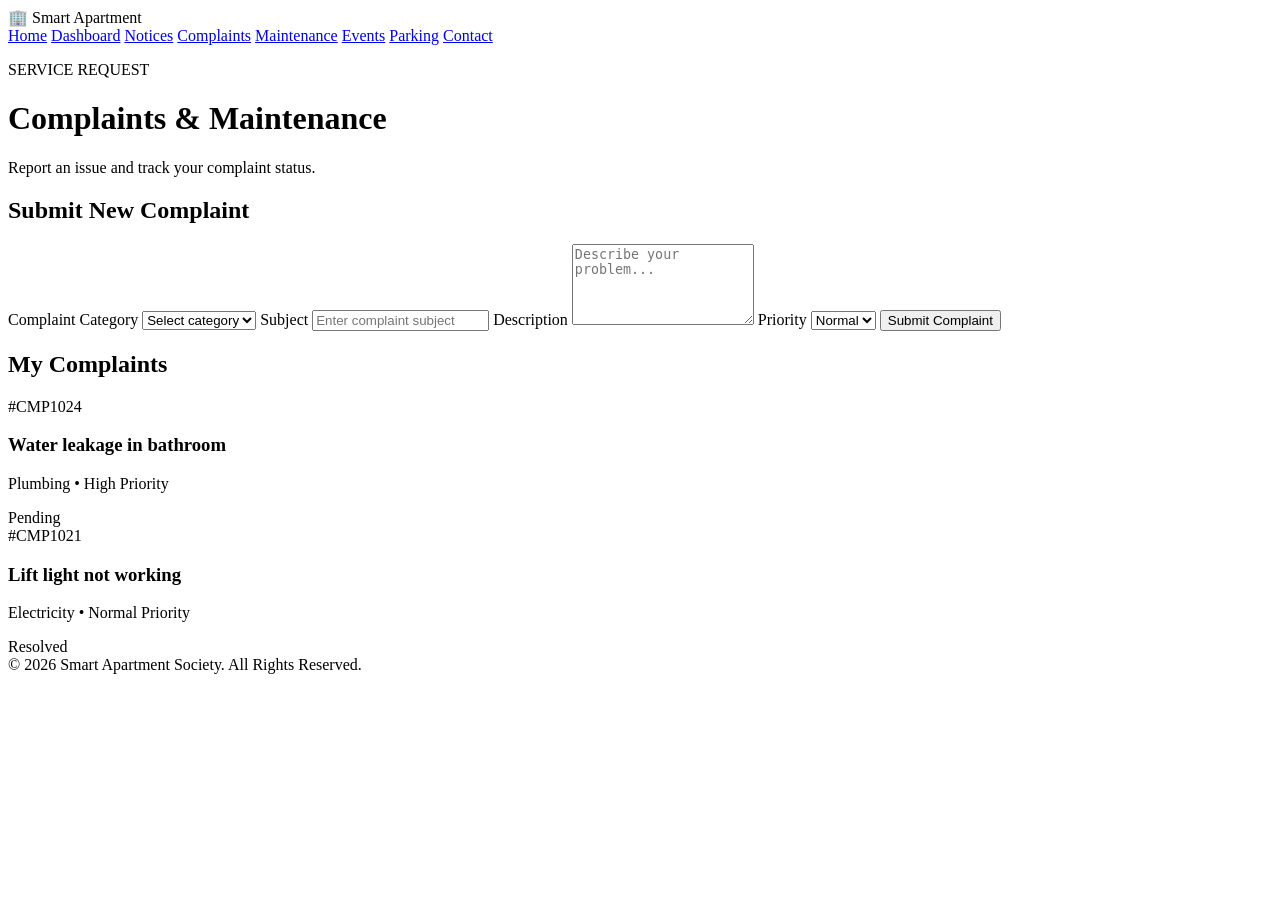
==== complaints.html @ cad3c81b "Add files via upload" ====
<!DOCTYPE html>
<html lang="en">

<head>

    <meta charset="UTF-8">
    <meta name="viewport" content="width=device-width, initial-scale=1.0">

    <title>Complaints | Smart Apartment</title>

    <link rel="stylesheet" href="css/style.css">
    <link rel="stylesheet" href="css/responsive.css">

</head>

<body>

<header class="navbar">

    <div class="logo">
        <span>🏢</span>
        Smart Apartment
    </div>

    <nav>
        <a href="index.html">Home</a>
        <a href="dashboard.html">Dashboard</a>
        <a href="notices.html">Notices</a>
        <a href="complaints.html" class="active">Complaints</a>
        <a href="maintenance.html">Maintenance</a>
        <a href="events.html">Events</a>
        <a href="parking.html">Parking</a>
        <a href="contact.html">Contact</a>
    </nav>

</header>


<main class="page-container">

    <div class="page-title">

        <p class="section-label">SERVICE REQUEST</p>

        <h1>Complaints & Maintenance</h1>

        <p>
            Report an issue and track your complaint status.
        </p>

    </div>


    <div class="form-layout">

        <!-- FORM -->

        <div class="form-card">

            <h2>Submit New Complaint</h2>

            <form id="complaintForm">

                <label>Complaint Category</label>

                <select id="category" required>

                    <option value="">Select category</option>
                    <option>Plumbing</option>
                    <option>Electricity</option>
                    <option>Cleaning</option>
                    <option>Security</option>
                    <option>Parking</option>
                    <option>Other</option>

                </select>


                <label>Subject</label>

                <input
                    type="text"
                    id="subject"
                    placeholder="Enter complaint subject"
                    required
                >


                <label>Description</label>

                <textarea
                    id="description"
                    rows="5"
                    placeholder="Describe your problem..."
                    required
                ></textarea>


                <label>Priority</label>

                <select id="priority">

                    <option>Normal</option>
                    <option>High</option>
                    <option>Urgent</option>

                </select>


                <button type="submit" class="primary-btn">
                    Submit Complaint
                </button>

            </form>

        </div>


        <!-- STATUS -->

        <div class="form-card">

            <h2>My Complaints</h2>

            <div id="complaintList">

                <div class="complaint-item">

                    <div>

                        <span class="complaint-id">
                            #CMP1024
                        </span>

                        <h3>Water leakage in bathroom</h3>

                        <p>Plumbing • High Priority</p>

                    </div>

                    <span class="status pending">
                        Pending
                    </span>

                </div>


                <div class="complaint-item">

                    <div>

                        <span class="complaint-id">
                            #CMP1021
                        </span>

                        <h3>Lift light not working</h3>

                        <p>Electricity • Normal Priority</p>

                    </div>

                    <span class="status resolved">
                        Resolved
                    </span>

                </div>

            </div>

        </div>

    </div>

</main>


<footer>

    <div class="copyright">
        © 2026 Smart Apartment Society. All Rights Reserved.
    </div>

</footer>


<script src="js/complaints.js"></script>

</body>
</html>
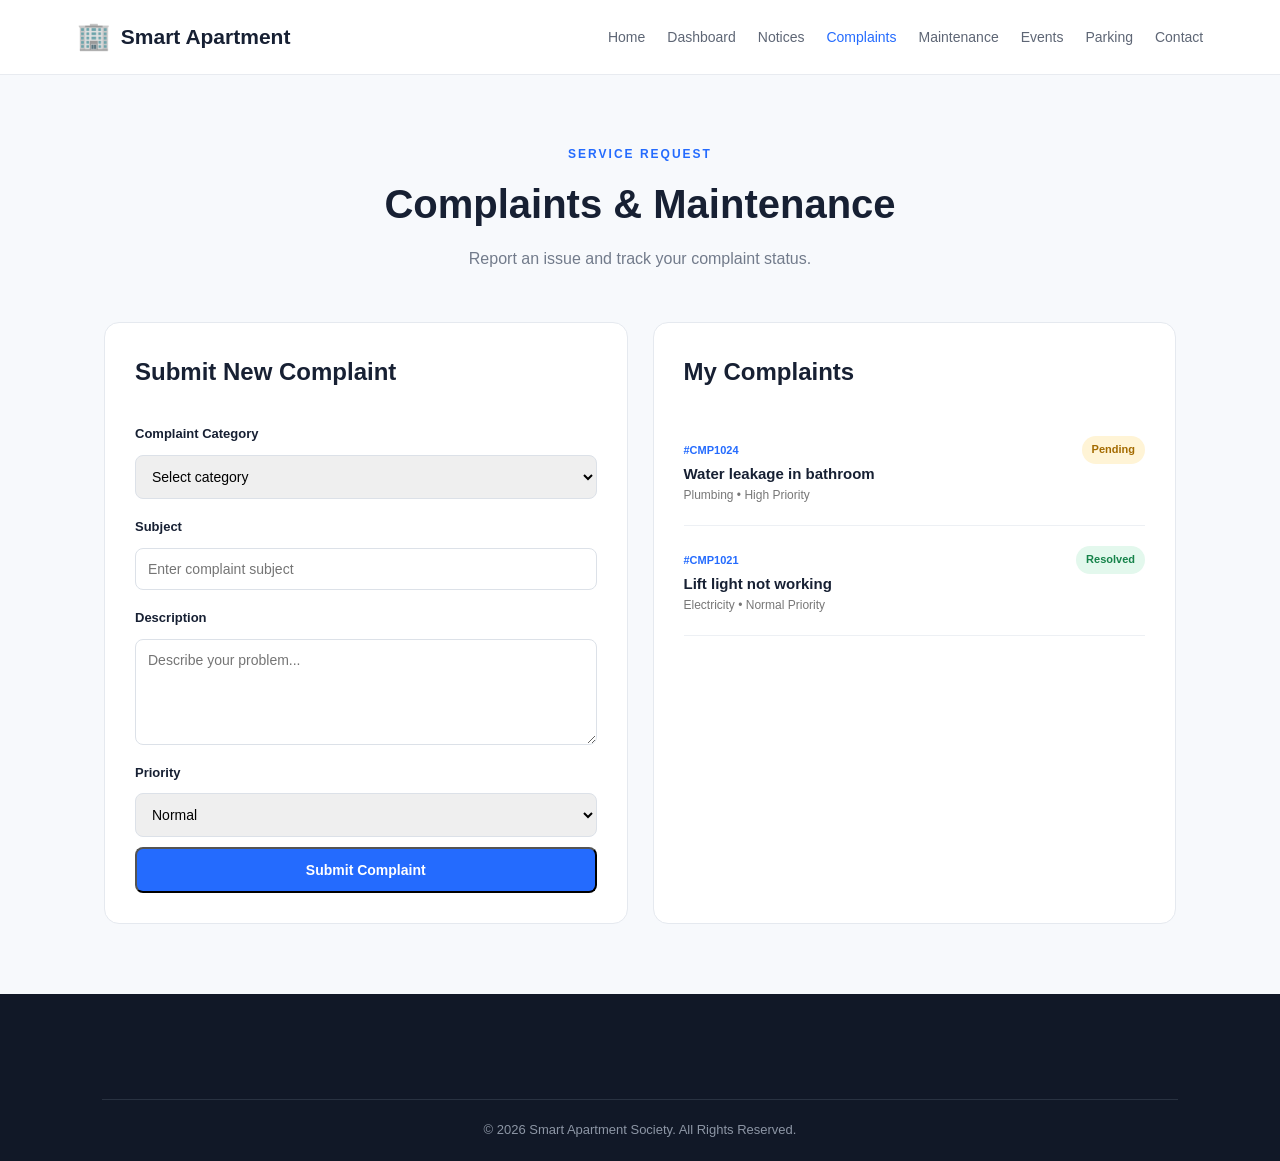
==== commit 0d762f88: "Update complaints.html" ====
--- a/complaints.html
+++ b/complaints.html
@@ -8,8 +8,8 @@
 
     <title>Complaints | Smart Apartment</title>
 
-    <link rel="stylesheet" href="css/style.css">
-    <link rel="stylesheet" href="css/responsive.css">
+    <link rel="stylesheet" href="./style.css">
+    <link rel="stylesheet" href="./responsive.css">
 
 </head>
 
@@ -186,4 +186,4 @@
 <script src="js/complaints.js"></script>
 
 </body>
-</html>+</html>
--- a/style.css
+++ b/style.css
@@ -0,0 +1,1089 @@
+/* =========================
+   GLOBAL
+========================= */
+
+* {
+    margin: 0;
+    padding: 0;
+    box-sizing: border-box;
+}
+
+html {
+    scroll-behavior: smooth;
+}
+
+body {
+    font-family: Arial, Helvetica, sans-serif;
+    background: #f7f9fc;
+    color: #172033;
+    line-height: 1.6;
+}
+
+a {
+    text-decoration: none;
+    color: inherit;
+}
+
+
+/* =========================
+   NAVBAR
+========================= */
+
+.navbar {
+    width: 100%;
+    min-height: 75px;
+    padding: 0 6%;
+    display: flex;
+    align-items: center;
+    justify-content: space-between;
+    background: #ffffff;
+    border-bottom: 1px solid #e8ebf0;
+    position: sticky;
+    top: 0;
+    z-index: 1000;
+}
+
+.logo {
+    display: flex;
+    align-items: center;
+    gap: 10px;
+    font-size: 21px;
+    font-weight: 700;
+    color: #172033;
+}
+
+.logo span {
+    font-size: 27px;
+}
+
+.navbar nav {
+    display: flex;
+    align-items: center;
+    gap: 22px;
+}
+
+.navbar nav a {
+    font-size: 14px;
+    color: #5e6675;
+    font-weight: 500;
+    transition: 0.3s;
+}
+
+.navbar nav a:hover,
+.navbar nav a.active {
+    color: #246bfe;
+}
+
+.login-btn {
+    background: #246bfe;
+    color: white;
+    padding: 11px 18px;
+    border-radius: 8px;
+    font-size: 14px;
+    font-weight: 600;
+    transition: 0.3s;
+}
+
+.login-btn:hover {
+    background: #1454d6;
+    transform: translateY(-2px);
+}
+
+
+/* =========================
+   HERO
+========================= */
+
+.hero {
+    min-height: 620px;
+    padding: 80px 8%;
+    display: flex;
+    align-items: center;
+    justify-content: space-between;
+    gap: 60px;
+    background:
+        linear-gradient(135deg, #eef5ff, #ffffff);
+}
+
+.hero-content {
+    max-width: 600px;
+}
+
+.hero-small {
+    color: #246bfe;
+    font-size: 13px;
+    font-weight: 700;
+    letter-spacing: 2px;
+    margin-bottom: 18px;
+}
+
+.hero h1 {
+    font-size: 60px;
+    line-height: 1.08;
+    letter-spacing: -2px;
+    margin-bottom: 25px;
+}
+
+.hero-description {
+    color: #667085;
+    font-size: 17px;
+    max-width: 540px;
+    margin-bottom: 32px;
+}
+
+.hero-buttons {
+    display: flex;
+    gap: 15px;
+    flex-wrap: wrap;
+}
+
+.primary-btn,
+.secondary-btn {
+    display: inline-block;
+    padding: 13px 21px;
+    border-radius: 8px;
+    font-size: 14px;
+    font-weight: 600;
+    transition: 0.3s;
+}
+
+.primary-btn {
+    background: #246bfe;
+    color: white;
+}
+
+.primary-btn:hover {
+    background: #1454d6;
+    transform: translateY(-2px);
+}
+
+.secondary-btn {
+    background: white;
+    border: 1px solid #d9dee8;
+    color: #26334a;
+}
+
+.secondary-btn:hover {
+    border-color: #246bfe;
+    color: #246bfe;
+}
+
+
+/* =========================
+   BUILDING CARD
+========================= */
+
+.hero-image {
+    width: 430px;
+}
+
+.building-card {
+    min-height: 420px;
+    padding: 45px 35px;
+    border-radius: 25px;
+    background:
+        linear-gradient(
+            145deg,
+            #246bfe,
+            #113d9c
+        );
+    color: white;
+    box-shadow: 0 25px 60px rgba(36, 107, 254, 0.25);
+    display: flex;
+    flex-direction: column;
+    justify-content: center;
+    text-align: center;
+}
+
+.building-icon {
+    font-size: 90px;
+    margin-bottom: 25px;
+}
+
+.building-card h3 {
+    font-size: 25px;
+    margin-bottom: 8px;
+}
+
+.building-card > p {
+    color: #dbe7ff;
+    margin-bottom: 35px;
+}
+
+.building-stats {
+    display: grid;
+    grid-template-columns: repeat(3, 1fr);
+    gap: 10px;
+    border-top: 1px solid rgba(255,255,255,0.2);
+    padding-top: 25px;
+}
+
+.building-stats div {
+    display: flex;
+    flex-direction: column;
+}
+
+.building-stats strong {
+    font-size: 21px;
+}
+
+.building-stats span {
+    font-size: 12px;
+    color: #dbe7ff;
+}
+
+
+/* =========================
+   SECTIONS
+========================= */
+
+.services,
+.features {
+    padding: 90px 8%;
+    background: white;
+}
+
+.section-heading {
+    text-align: center;
+    margin-bottom: 50px;
+}
+
+.section-heading p,
+.section-label {
+    color: #246bfe;
+    font-size: 12px;
+    font-weight: 700;
+    letter-spacing: 2px;
+    margin-bottom: 8px;
+}
+
+.section-heading h2 {
+    font-size: 36px;
+    margin-bottom: 10px;
+}
+
+.section-heading span {
+    color: #737b89;
+}
+
+
+/* =========================
+   SERVICE CARDS
+========================= */
+
+.service-grid {
+    display: grid;
+    grid-template-columns: repeat(4, 1fr);
+    gap: 20px;
+}
+
+.service-card {
+    padding: 30px;
+    border: 1px solid #e6eaf0;
+    border-radius: 14px;
+    background: #ffffff;
+    transition: 0.3s;
+}
+
+.service-card:hover {
+    transform: translateY(-7px);
+    box-shadow: 0 15px 35px rgba(20, 40, 80, 0.1);
+    border-color: #cddcff;
+}
+
+.service-icon {
+    width: 55px;
+    height: 55px;
+    border-radius: 12px;
+    display: flex;
+    align-items: center;
+    justify-content: center;
+    background: #edf3ff;
+    font-size: 25px;
+    margin-bottom: 20px;
+}
+
+.service-card h3 {
+    margin-bottom: 8px;
+    font-size: 19px;
+}
+
+.service-card p {
+    color: #727b8b;
+    font-size: 14px;
+    min-height: 65px;
+}
+
+.card-link {
+    display: inline-block;
+    color: #246bfe;
+    font-size: 13px;
+    font-weight: 600;
+    margin-top: 15px;
+}
+
+
+/* =========================
+   NOTICE
+========================= */
+
+.notice-section {
+    padding: 70px 8%;
+    background: #f0f5ff;
+}
+
+.notice-content {
+    max-width: 1100px;
+    margin: auto;
+    padding: 40px;
+    background: white;
+    border-radius: 18px;
+    display: flex;
+    align-items: center;
+    justify-content: space-between;
+    gap: 30px;
+    box-shadow: 0 10px 30px rgba(20, 50, 100, 0.06);
+}
+
+.notice-content h2 {
+    font-size: 30px;
+    margin-bottom: 12px;
+}
+
+.notice-content p {
+    color: #667085;
+    margin-bottom: 20px;
+}
+
+.notice-date {
+    min-width: 130px;
+    height: 130px;
+    border-radius: 15px;
+    background: #246bfe;
+    color: white;
+    display: flex;
+    flex-direction: column;
+    justify-content: center;
+    align-items: center;
+}
+
+.notice-date span {
+    font-size: 45px;
+    font-weight: 700;
+    line-height: 1;
+}
+
+.notice-date small {
+    margin-top: 8px;
+    letter-spacing: 2px;
+}
+
+
+/* =========================
+   FEATURES
+========================= */
+
+.feature-grid {
+    max-width: 1100px;
+    margin: auto;
+    display: grid;
+    grid-template-columns: repeat(4, 1fr);
+    gap: 30px;
+}
+
+.feature {
+    text-align: center;
+    padding: 20px;
+}
+
+.feature > div {
+    font-size: 40px;
+    margin-bottom: 15px;
+}
+
+.feature h3 {
+    margin-bottom: 8px;
+}
+
+.feature p {
+    color: #727b8b;
+    font-size: 14px;
+}
+
+
+/* =========================
+   FOOTER
+========================= */
+
+footer {
+    background: #111827;
+    color: white;
+    padding: 60px 8% 20px;
+}
+
+.footer-content {
+    display: grid;
+    grid-template-columns: 2fr 1fr 1.5fr;
+    gap: 70px;
+    max-width: 1200px;
+    margin: auto;
+}
+
+.footer-content h3 {
+    font-size: 21px;
+    margin-bottom: 15px;
+}
+
+.footer-content h4 {
+    margin-bottom: 15px;
+}
+
+.footer-content p {
+    color: #aeb6c4;
+    font-size: 14px;
+    margin-bottom: 8px;
+}
+
+.footer-content a {
+    display: block;
+    color: #aeb6c4;
+    font-size: 14px;
+    margin-bottom: 8px;
+    transition: 0.3s;
+}
+
+.footer-content a:hover {
+    color: white;
+}
+
+.copyright {
+    text-align: center;
+    border-top: 1px solid #293241;
+    margin-top: 45px;
+    padding-top: 20px;
+    color: #8d96a5;
+    font-size: 13px;
+}
+
+
+/* =========================
+   BUTTON EFFECT
+========================= */
+
+button,
+a {
+    cursor: pointer;
+}
+/* =========================
+   DASHBOARD
+========================= */
+
+.dashboard {
+    max-width: 1250px;
+    margin: auto;
+    padding: 60px 5%;
+}
+
+.dashboard-header {
+    display: flex;
+    justify-content: space-between;
+    align-items: center;
+    margin-bottom: 40px;
+}
+
+.dashboard-header h1 {
+    font-size: 34px;
+}
+
+.dashboard-header p:not(.section-label) {
+    color: #727b8b;
+}
+
+.resident-profile {
+    display: flex;
+    align-items: center;
+    gap: 12px;
+}
+
+.profile-avatar {
+    width: 50px;
+    height: 50px;
+    border-radius: 50%;
+    background: #246bfe;
+    color: white;
+    display: flex;
+    justify-content: center;
+    align-items: center;
+    font-weight: bold;
+}
+
+.resident-profile span {
+    display: block;
+    color: #777;
+    font-size: 13px;
+}
+
+
+/* STATS */
+
+.dashboard-stats {
+    display: grid;
+    grid-template-columns: repeat(4, 1fr);
+    gap: 20px;
+    margin-bottom: 30px;
+}
+
+.dashboard-stat {
+    background: white;
+    border: 1px solid #e5e9ef;
+    border-radius: 14px;
+    padding: 25px;
+}
+
+.stat-icon {
+    font-size: 25px;
+    margin-bottom: 12px;
+}
+
+.dashboard-stat span {
+    display: block;
+    color: #727b8b;
+    font-size: 13px;
+}
+
+.dashboard-stat strong {
+    display: block;
+    font-size: 27px;
+    margin: 5px 0;
+}
+
+.dashboard-stat small {
+    color: #8991a0;
+}
+
+
+/* GRID */
+
+.dashboard-grid {
+    display: grid;
+    grid-template-columns: 1.5fr 1fr;
+    gap: 25px;
+    margin-bottom: 25px;
+}
+
+.dashboard-panel,
+.form-card,
+.table-card,
+.parking-availability {
+    background: white;
+    border: 1px solid #e5e9ef;
+    border-radius: 15px;
+    padding: 30px;
+}
+
+.panel-heading {
+    display: flex;
+    justify-content: space-between;
+    align-items: center;
+    margin-bottom: 25px;
+}
+
+.panel-heading h2 {
+    font-size: 20px;
+}
+
+.panel-heading a {
+    color: #246bfe;
+    font-size: 13px;
+}
+
+
+/* NOTICES */
+
+.notice-item {
+    display: flex;
+    gap: 15px;
+    padding: 17px 0;
+    border-bottom: 1px solid #edf0f4;
+}
+
+.notice-item:last-child {
+    border-bottom: none;
+}
+
+.notice-small-icon {
+    width: 42px;
+    height: 42px;
+    background: #edf3ff;
+    border-radius: 10px;
+    display: flex;
+    justify-content: center;
+    align-items: center;
+}
+
+.notice-item h3 {
+    font-size: 15px;
+}
+
+.notice-item p {
+    color: #777f8d;
+    font-size: 13px;
+}
+
+.notice-item small {
+    color: #a0a7b2;
+    font-size: 11px;
+}
+
+
+/* QUICK ACTIONS */
+
+.quick-actions {
+    display: grid;
+    grid-template-columns: repeat(2, 1fr);
+    gap: 15px;
+}
+
+.quick-actions a {
+    padding: 20px;
+    border: 1px solid #e5e9ef;
+    border-radius: 10px;
+    font-size: 25px;
+    transition: 0.3s;
+}
+
+.quick-actions a:hover {
+    border-color: #246bfe;
+    transform: translateY(-3px);
+}
+
+.quick-actions span {
+    display: block;
+    font-size: 13px;
+    font-weight: 600;
+    margin-top: 7px;
+}
+
+
+/* EVENT */
+
+.upcoming-event {
+    display: flex;
+    justify-content: space-between;
+    align-items: center;
+}
+
+.upcoming-event h2 {
+    margin-bottom: 8px;
+}
+
+.upcoming-event p:not(.section-label) {
+    color: #727b8b;
+    margin-bottom: 20px;
+}
+
+.event-date {
+    width: 130px;
+    height: 130px;
+    border-radius: 15px;
+    background: #246bfe;
+    color: white;
+    display: flex;
+    flex-direction: column;
+    align-items: center;
+    justify-content: center;
+}
+
+.event-date strong {
+    font-size: 45px;
+    line-height: 1;
+}
+
+.event-date span {
+    letter-spacing: 2px;
+}
+
+
+/* =========================
+   COMMON PAGES
+========================= */
+
+.page-container {
+    max-width: 1200px;
+    margin: auto;
+    padding: 70px 5%;
+    min-height: 700px;
+}
+
+.page-title {
+    text-align: center;
+    margin-bottom: 50px;
+}
+
+.page-title h1 {
+    font-size: 40px;
+    margin-bottom: 10px;
+}
+
+.page-title > p:last-child {
+    color: #727b8b;
+}
+
+
+/* NOTICE PAGE */
+
+.notice-list {
+    display: grid;
+    gap: 20px;
+}
+
+.large-notice {
+    background: white;
+    border: 1px solid #e5e9ef;
+    border-radius: 15px;
+    padding: 25px;
+    display: flex;
+    gap: 25px;
+}
+
+.notice-date-box {
+    min-width: 85px;
+    height: 85px;
+    border-radius: 12px;
+    background: #edf3ff;
+    color: #246bfe;
+    display: flex;
+    flex-direction: column;
+    justify-content: center;
+    align-items: center;
+}
+
+.notice-date-box strong {
+    font-size: 32px;
+    line-height: 1;
+}
+
+.notice-date-box span {
+    font-size: 12px;
+    font-weight: bold;
+}
+
+.large-notice h2 {
+    margin: 8px 0;
+}
+
+.large-notice p {
+    color: #727b8b;
+    margin-bottom: 10px;
+}
+
+.large-notice small {
+    color: #9299a5;
+}
+
+.notice-tag,
+.event-category {
+    color: #246bfe;
+    font-size: 10px;
+    font-weight: bold;
+    letter-spacing: 1px;
+}
+
+.notice-tag.important {
+    color: #e63946;
+}
+
+
+/* FORMS */
+
+.form-layout {
+    display: grid;
+    grid-template-columns: 1fr 1fr;
+    gap: 25px;
+}
+
+.form-card h2 {
+    margin-bottom: 25px;
+}
+
+form {
+    display: flex;
+    flex-direction: column;
+    gap: 10px;
+}
+
+form label {
+    font-size: 13px;
+    font-weight: 600;
+    margin-top: 8px;
+}
+
+input,
+select,
+textarea {
+    width: 100%;
+    border: 1px solid #dce1e8;
+    border-radius: 8px;
+    padding: 12px;
+    font-family: inherit;
+    font-size: 14px;
+    outline: none;
+}
+
+input:focus,
+select:focus,
+textarea:focus {
+    border-color: #246bfe;
+}
+
+textarea {
+    resize: vertical;
+}
+
+
+/* COMPLAINT */
+
+.complaint-item {
+    display: flex;
+    justify-content: space-between;
+    gap: 15px;
+    padding: 20px 0;
+    border-bottom: 1px solid #edf0f4;
+}
+
+.complaint-item h3 {
+    font-size: 15px;
+}
+
+.complaint-item p {
+    color: #777;
+    font-size: 12px;
+}
+
+.complaint-id {
+    color: #246bfe;
+    font-size: 11px;
+    font-weight: bold;
+}
+
+.status {
+    display: inline-block;
+    height: fit-content;
+    padding: 5px 10px;
+    border-radius: 20px;
+    font-size: 11px;
+    font-weight: bold;
+}
+
+.status.pending {
+    background: #fff4d6;
+    color: #a46b00;
+}
+
+.status.resolved,
+.paid {
+    background: #e3f8ed;
+    color: #16834a;
+}
+
+
+/* PAYMENT */
+
+.payment-summary {
+    display: grid;
+    grid-template-columns: repeat(3, 1fr);
+    gap: 20px;
+    margin-bottom: 30px;
+}
+
+.payment-card,
+.parking-card {
+    background: white;
+    border: 1px solid #e5e9ef;
+    border-radius: 15px;
+    padding: 30px;
+}
+
+.payment-card span,
+.parking-card span {
+    display: block;
+    color: #727b8b;
+    font-size: 13px;
+}
+
+.payment-card strong,
+.parking-card strong {
+    display: block;
+    font-size: 30px;
+    margin: 8px 0;
+}
+
+.payment-card small,
+.parking-card small {
+    display: block;
+    color: #9299a5;
+    margin-bottom: 15px;
+}
+
+
+/* TABLE */
+
+.table-wrapper {
+    overflow-x: auto;
+}
+
+table {
+    width: 100%;
+    border-collapse: collapse;
+}
+
+th,
+td {
+    padding: 15px;
+    text-align: left;
+    border-bottom: 1px solid #edf0f4;
+    font-size: 13px;
+}
+
+th {
+    color: #626b79;
+    background: #f8f9fb;
+}
+
+
+/* EVENTS */
+
+.event-grid {
+    display: grid;
+    grid-template-columns: repeat(2, 1fr);
+    gap: 25px;
+}
+
+.event-card {
+    background: white;
+    border: 1px solid #e5e9ef;
+    border-radius: 15px;
+    overflow: hidden;
+}
+
+.event-banner {
+    height: 170px;
+    background: #edf3ff;
+    display: flex;
+    align-items: center;
+    justify-content: center;
+    font-size: 75px;
+}
+
+.event-body {
+    padding: 25px;
+}
+
+.event-body h2 {
+    margin: 8px 0;
+}
+
+.event-body p {
+    color: #727b8b;
+    margin-bottom: 15px;
+}
+
+.event-info {
+    font-size: 13px;
+    color: #626b79;
+    margin: 5px 0;
+}
+
+.event-body .primary-btn {
+    margin-top: 15px;
+}
+
+
+/* PARKING */
+
+.parking-summary {
+    display: grid;
+    grid-template-columns: repeat(3, 1fr);
+    gap: 20px;
+    margin-bottom: 30px;
+}
+
+.parking-slots {
+    display: grid;
+    grid-template-columns: repeat(4, 1fr);
+    gap: 15px;
+    margin-top: 25px;
+}
+
+.slot {
+    padding: 18px;
+    text-align: center;
+    border-radius: 8px;
+    font-weight: bold;
+    font-size: 13px;
+}
+
+.slot.occupied,
+.legend-box.occupied {
+    background: #ffe5e5;
+    color: #c92b2b;
+}
+
+.slot.available,
+.legend-box.available {
+    background: #e3f8ed;
+    color: #16834a;
+}
+
+.parking-legend {
+    display: flex;
+    gap: 25px;
+    margin-top: 20px;
+    font-size: 13px;
+}
+
+.legend-box {
+    display: inline-block;
+    width: 12px;
+    height: 12px;
+    border-radius: 3px;
+    margin-right: 5px;
+}
+
+
+/* CONTACT */
+
+.contact-grid {
+    display: grid;
+    grid-template-columns: 1fr 1fr;
+    gap: 30px;
+}
+
+.contact-info {
+    display: grid;
+    gap: 15px;
+}
+
+.contact-card {
+    display: flex;
+    gap: 18px;
+    align-items: flex-start;
+    padding: 25px;
+    background: white;
+    border: 1px solid #e5e9ef;
+    border-radius: 12px;
+}
+
+.contact-card > div:first-child {
+    font-size: 28px;
+}
+
+.contact-card h3 {
+    font-size: 16px;
+    margin-bottom: 4px;
+}
+
+.contact-card p {
+    color: #727b8b;
+    font-size: 13px;
+}
--- a/responsive.css
+++ b/responsive.css
@@ -0,0 +1,146 @@
+/* =========================
+   TABLET
+========================= */
+
+@media (max-width: 1100px) {
+
+    .navbar {
+        padding: 0 4%;
+    }
+
+    .navbar nav {
+        gap: 12px;
+    }
+
+    .navbar nav a {
+        font-size: 12px;
+    }
+
+    .hero {
+        padding: 70px 5%;
+    }
+
+    .hero h1 {
+        font-size: 48px;
+    }
+
+    .service-grid,
+    .feature-grid {
+        grid-template-columns: repeat(2, 1fr);
+    }
+}
+
+
+/* =========================
+   MOBILE
+========================= */
+
+@media (max-width: 768px) {
+
+    .navbar {
+        min-height: auto;
+        padding: 18px 5%;
+        flex-wrap: wrap;
+        gap: 15px;
+    }
+
+    .navbar nav {
+        width: 100%;
+        order: 3;
+        overflow-x: auto;
+        padding-bottom: 5px;
+    }
+
+    .navbar nav a {
+        white-space: nowrap;
+    }
+
+    .login-btn {
+        margin-left: auto;
+    }
+
+    .hero {
+        flex-direction: column;
+        text-align: center;
+        padding: 60px 5%;
+    }
+
+    .hero h1 {
+        font-size: 42px;
+    }
+
+    .hero-description {
+        font-size: 15px;
+    }
+
+    .hero-buttons {
+        justify-content: center;
+    }
+
+    .hero-image {
+        width: 100%;
+        max-width: 430px;
+    }
+
+    .service-grid,
+    .feature-grid {
+        grid-template-columns: 1fr;
+    }
+
+    .section-heading h2 {
+        font-size: 29px;
+    }
+
+    .notice-content {
+        flex-direction: column;
+        text-align: center;
+    }
+
+    .footer-content {
+        grid-template-columns: 1fr;
+        gap: 30px;
+    }
+}
+
+
+/* =========================
+   SMALL MOBILE
+========================= */
+
+@media (max-width: 450px) {
+
+    .logo {
+        font-size: 18px;
+    }
+
+    .login-btn {
+        padding: 9px 12px;
+        font-size: 12px;
+    }
+
+    .hero h1 {
+        font-size: 35px;
+    }
+
+    .building-card {
+        min-height: 360px;
+        padding: 30px 20px;
+    }
+
+    .building-icon {
+        font-size: 70px;
+    }
+
+    .services,
+    .features {
+        padding: 65px 5%;
+    }
+
+    .notice-section {
+        padding: 50px 5%;
+    }
+
+    .notice-content {
+        padding: 25px;
+    }
+}
